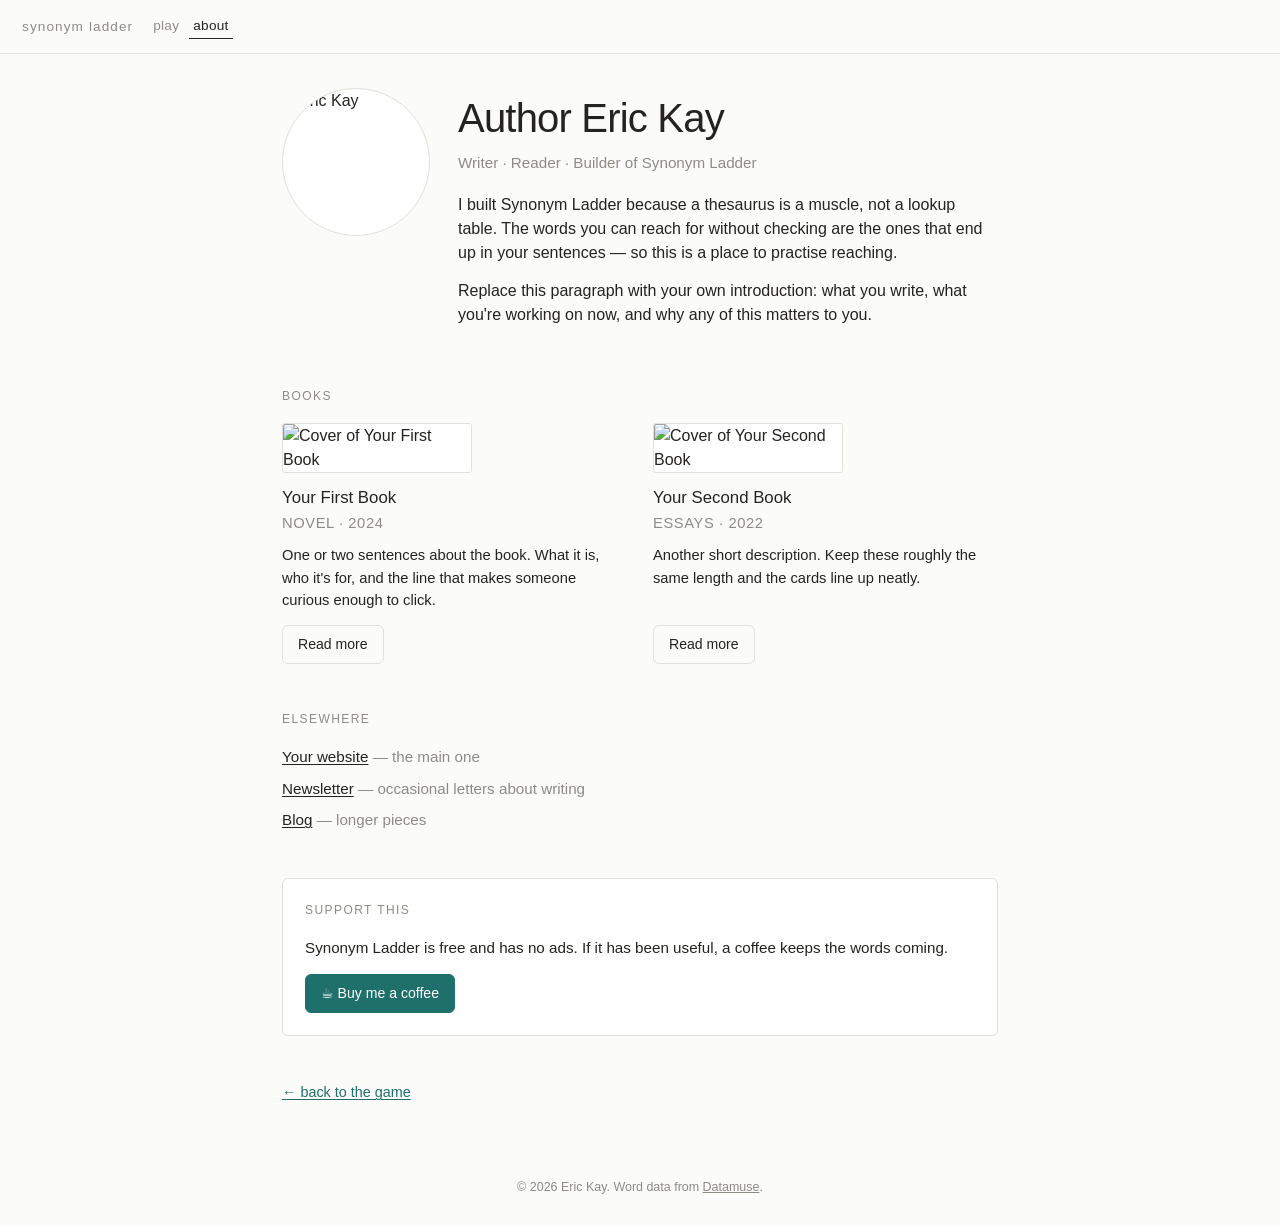
==== about.html @ 3e1ecc9a "Add files via upload" ====
<!DOCTYPE html>
<html lang="en">
<head>
<meta charset="utf-8">
<meta name="viewport" content="width=device-width, initial-scale=1">
<title>About — Synonym Ladder</title>
<meta name="description" content="About the author of Synonym Ladder.">
<link rel="stylesheet" href="styles.css">
<link rel="icon" href="data:image/svg+xml,<svg xmlns='http://www.w3.org/2000/svg' viewBox='0 0 16 16'><text y='13' font-size='14'>🪜</text></svg>">
</head>
<body>

<!-- ==================================================================
     EDITING THIS PAGE
     No JavaScript, no build step. Change the text between the tags and
     reload. Every place you might want to change is marked with a
     comment like this one.

     Images: drop files into the images/ folder next to this file and
     point src="images/yourfile.jpg" at them. See images/README.txt for
     sizes. Any <img> whose file is missing just shows its alt text, so
     a wrong filename never breaks the layout.
     ================================================================== -->

<header class="bar">
  <div class="brand">synonym ladder</div>
  <nav class="modes">
    <a class="link" href="index.html">play</a>
    <a class="link active" href="about.html">about</a>
  </nav>
</header>

<main class="prose">

  <!-- ---------- WHO YOU ARE ---------- -->
  <section class="author">
    <!-- Portrait. Swap the src, or delete this whole <img> line for a text-only page. -->
    <img class="portrait" src="images/portrait.jpg" alt="Eric Kay">

    <div class="author-text">
      <h1>Author Eric Kay</h1>
      <p class="tagline">Writer · Reader · Builder of Synonym Ladder</p>

      <!-- Your bio. Add or remove <p> paragraphs freely. -->
      <p>
        I built Synonym Ladder because a thesaurus is a muscle, not a lookup table.
        The words you can reach for without checking are the ones that end up in your
        sentences — so this is a place to practise reaching.
      </p>
      <p>
        Replace this paragraph with your own introduction: what you write, what you're
        working on now, and why any of this matters to you.
      </p>
    </div>
  </section>

  <!-- ---------- BOOKS ----------
       TO ADD A BOOK: copy one <article class="book"> … </article> block and
       edit it. To remove one, delete its block. The grid re-flows on its own.
       No cover image yet? Delete the <img> line and the card still works.
  -->
  <section>
    <h2>Books</h2>
    <div class="books">

      <article class="book">
        <img src="images/book-one.jpg" alt="Cover of Your First Book">
        <h3>Your First Book</h3>
        <p class="book-meta">Novel · 2024</p>
        <p>
          One or two sentences about the book. What it is, who it's for, and the line
          that makes someone curious enough to click.
        </p>
        <a class="button" href="https://example.com/your-book">Read more</a>
      </article>

      <article class="book">
        <img src="images/book-two.jpg" alt="Cover of Your Second Book">
        <h3>Your Second Book</h3>
        <p class="book-meta">Essays · 2022</p>
        <p>
          Another short description. Keep these roughly the same length and the cards
          line up neatly.
        </p>
        <a class="button" href="https://example.com/your-other-book">Read more</a>
      </article>

    </div>
  </section>

  <!-- ---------- LINKS ELSEWHERE ----------
       TO ADD A LINK: copy one <li> line. To remove one, delete its line.
  -->
  <section>
    <h2>Elsewhere</h2>
    <ul class="links">
      <li><a href="https://example.com">Your website</a> — the main one</li>
      <li><a href="https://example.com/newsletter">Newsletter</a> — occasional letters about writing</li>
      <li><a href="https://example.com/blog">Blog</a> — longer pieces</li>
    </ul>
  </section>

  <!-- ---------- SUPPORT ----------
       Replace the URL with your own Buy Me a Coffee (or Ko-fi, Patreon,
       Substack — any link works). Delete the whole section to drop it.
       This is a plain link on purpose: no third-party script, so the page
       stays fast and tracks nobody.
  -->
  <section class="support">
    <h2>Support this</h2>
    <p>
      Synonym Ladder is free and has no ads. If it has been useful, a coffee keeps the
      words coming.
    </p>
    <a class="button coffee" href="https://buymeacoffee.com/yourname">☕ Buy me a coffee</a>
  </section>

  <p class="back"><a href="index.html">← back to the game</a></p>

</main>

<footer class="foot">
  © <span>2026</span> Eric Kay.
  Word data from <a href="https://www.datamuse.com/api/" target="_blank" rel="noopener">Datamuse</a>.
</footer>

</body>
</html>
---- styles.css ----
:root {
  --bg: #fbfbfa;
  --fg: #24231f;
  --muted: #8d8b84;
  --line: #e2e0da;
  --accent: #1f6f6b;
  --loose: #c08a2e;
  --miss: #b5504a;
  --miss-line: #e6c3c0;
  --panel: #ffffff;
  --radius: 6px;
  --font: "Inter", "Helvetica Neue", Helvetica, Arial, system-ui, sans-serif;
}

@media (prefers-color-scheme: dark) {
  :root {
    --bg: #17181a;
    --fg: #e8e6e1;
    --muted: #8f8d87;
    --line: #2e3033;
    --accent: #5fc0b8;
    --loose: #d8a44a;
    --miss: #e07a72;
    --miss-line: #5a3a38;
    --panel: #1f2124;
  }
}

* { box-sizing: border-box; }

body {
  margin: 0;
  background: var(--bg);
  color: var(--fg);
  font-family: var(--font);
  font-size: 16px;
  line-height: 1.5;
  -webkit-font-smoothing: antialiased;
}

button { font-family: inherit; font-size: inherit; color: inherit; cursor: pointer; }

.link {
  background: none;
  border: 0;
  padding: 2px 4px;
  color: var(--muted);
  font-size: 0.85rem;
  letter-spacing: 0.02em;
}
.link:hover { color: var(--fg); }
.link.active { color: var(--fg); border-bottom: 1px solid var(--fg); }
/* the nav carries both buttons and links; make them look identical */
a.link { text-decoration: none; }

/* ---- top bar ---- */
.bar {
  display: flex;
  align-items: center;
  gap: 16px;
  padding: 14px 22px;
  border-bottom: 1px solid var(--line);
  flex-wrap: wrap;
}
.brand { font-size: 0.85rem; letter-spacing: 0.08em; text-transform: lowercase; color: var(--muted); }
.modes { display: flex; gap: 6px; }
.bar-right { margin-left: auto; display: flex; align-items: center; gap: 10px; flex-wrap: wrap; }

.tiers { display: inline-flex; gap: 4px; }
.chip {
  background: none;
  border: 1px solid var(--line);
  border-radius: 999px;
  padding: 2px 11px;
  font-size: 0.78rem;
  color: var(--muted);
}
.chip.active { border-color: var(--accent); color: var(--accent); }

main { max-width: 1080px; margin: 0 auto; padding: 26px 22px 60px; }

/* ---- stage ---- */
.stage {
  display: flex;
  align-items: flex-end;
  justify-content: space-between;
  gap: 24px;
  flex-wrap: wrap;
  margin-bottom: 22px;
}
.seed-label { font-size: 0.75rem; letter-spacing: 0.1em; text-transform: uppercase; color: var(--muted); }
.seed { margin: 2px 0 0; font-size: clamp(2.4rem, 7vw, 3.6rem); font-weight: 500; letter-spacing: -0.02em; }

.scoreboard { display: flex; gap: 26px; }
.stat { display: flex; flex-direction: column; align-items: flex-end; }
.stat-value { font-size: 1.7rem; font-variant-numeric: tabular-nums; line-height: 1.1; }
.stat-key { font-size: 0.7rem; letter-spacing: 0.1em; text-transform: uppercase; color: var(--muted); }

/* ---- entry ---- */
.entry { margin-bottom: 22px; }
#guess-form { display: flex; gap: 8px; max-width: 460px; }
#guess {
  flex: 1;
  padding: 11px 13px;
  font-size: 1.05rem;
  font-family: inherit;
  color: var(--fg);
  background: var(--panel);
  border: 1px solid var(--line);
  border-radius: var(--radius);
}
#guess:focus { outline: none; border-color: var(--accent); }
#submit {
  padding: 11px 20px;
  border: 1px solid transparent;
  border-radius: var(--radius);
  background: var(--accent);
  color: #fff;
}
#submit[disabled] { opacity: 0.5; cursor: default; }

.message { min-height: 1.4em; margin: 10px 0 0; font-size: 0.88rem; color: var(--muted); }
.message.ok { color: var(--accent); }
.message.no { color: var(--miss); }
.message.neutral { color: var(--muted); }

/* ---- board table ---- */
.board { overflow-x: auto; border: 1px solid var(--line); border-radius: var(--radius); background: var(--panel); }
table { width: 100%; border-collapse: collapse; min-width: 640px; }
th {
  text-align: left;
  vertical-align: bottom;
  padding: 12px 14px;
  border-bottom: 1px solid var(--line);
  width: 25%;
}
th + th { border-left: 1px solid var(--line); }
.col-name { display: block; font-size: 0.9rem; font-weight: 500; }
.col-meta { display: block; font-size: 0.72rem; letter-spacing: 0.06em; text-transform: uppercase; color: var(--muted); }
.col-meta b { color: var(--fg); font-weight: 500; }

td { padding: 3px 14px; vertical-align: top; width: 25%; }
td + td { border-left: 1px solid var(--line); }
tbody tr:first-child td { padding-top: 12px; }
tbody tr:last-child td { padding-bottom: 14px; }

.cell { display: flex; align-items: baseline; gap: 7px; }
.word { font-size: 1rem; }
.word.new { animation: pop 0.5s ease; }
@keyframes pop { from { background: rgba(31,111,107,0.18); } to { background: transparent; } }
.from { font-size: 0.74rem; color: var(--muted); }
.dot { display: inline-block; width: 6px; height: 6px; border-radius: 50%; background: var(--accent); flex: none; transform: translateY(-2px); }
.dot.loose { background: var(--loose); }

.empty { color: var(--muted); font-size: 0.85rem; padding: 16px 14px; }

/* ---- tries (the red list) ---- */
.stat-value.miss { color: var(--miss); }

.tries-block { margin-top: 18px; }
.tries-head {
  margin: 0 0 8px;
  font-size: 0.72rem;
  font-weight: 500;
  letter-spacing: 0.1em;
  text-transform: uppercase;
  color: var(--muted);
}
.tries-cost { color: var(--miss); letter-spacing: 0.04em; }
.tries { display: flex; flex-wrap: wrap; gap: 6px 8px; list-style: none; margin: 0; padding: 0; }
.tries li {
  padding: 2px 9px;
  font-size: 0.85rem;
  color: var(--miss);
  border: 1px solid var(--miss-line);
  border-radius: 999px;
  text-decoration: line-through;
  text-decoration-color: var(--miss-line);
}

.tries li.resolved {
  color: var(--muted);
  border-color: var(--line);
  text-decoration-color: var(--line);
}
.tries-note { margin: 9px 0 0; font-size: 0.78rem; color: var(--muted); }

/* ---- same root (neutral bucket) ---- */
.roots-block { margin-top: 18px; }
.roots-cost { color: var(--muted); letter-spacing: 0.04em; }
.roots { display: flex; flex-wrap: wrap; gap: 6px 8px; list-style: none; margin: 0; padding: 0; }
.roots li {
  display: flex;
  align-items: baseline;
  gap: 6px;
  padding: 2px 9px;
  font-size: 0.85rem;
  color: var(--muted);
  border: 1px dashed var(--line);
  border-radius: 999px;
}

/* ---- metrics ---- */
.metric-groups {
  display: grid;
  grid-template-columns: repeat(auto-fit, minmax(230px, 1fr));
  gap: 20px 30px;
}
.metric-head {
  margin: 0 0 8px;
  font-size: 0.7rem;
  font-weight: 500;
  letter-spacing: 0.12em;
  text-transform: uppercase;
  color: var(--muted);
}
.metric-group dl { display: grid; grid-template-columns: 1fr auto; gap: 2px 12px; margin: 0; font-size: 0.86rem; }
.metric-group dt { color: var(--muted); }
.metric-group dt[title] { cursor: help; border-bottom: 1px dotted var(--line); align-self: start; }
.metric-group dd { margin: 0; text-align: right; font-variant-numeric: tabular-nums; }

.hist-block { margin-top: 22px; max-width: 340px; }
.hist-row { display: flex; align-items: center; gap: 8px; height: 16px; }
.hist-label { width: 1.5em; text-align: right; font-size: 0.75rem; color: var(--muted); font-variant-numeric: tabular-nums; }
.hist-track { flex: 1; height: 7px; background: var(--line); border-radius: 3px; overflow: hidden; }
.hist-bar { display: block; height: 100%; background: var(--accent); }
.hist-value { width: 1.5em; font-size: 0.75rem; color: var(--muted); font-variant-numeric: tabular-nums; }

/* ---- footer bits ---- */
.finish { display: flex; gap: 14px; margin-top: 16px; }

.panel {
  margin-top: 22px;
  padding: 20px 22px;
  border: 1px solid var(--line);
  border-radius: var(--radius);
  background: var(--panel);
}
.panel h2 { margin: 0 0 12px; font-size: 1.1rem; font-weight: 500; }
.panel ul { margin: 0; padding-left: 20px; font-size: 0.92rem; }
.panel li { margin-bottom: 7px; }
.panel-actions { display: flex; align-items: center; gap: 14px; margin-top: 16px; }
.panel-actions button:not(.link) {
  padding: 8px 16px;
  border: 1px solid var(--line);
  border-radius: var(--radius);
  background: none;
}

/* ---- account + sign-in ---- */
.account { display: inline-flex; align-items: center; gap: 8px; padding-left: 10px; border-left: 1px solid var(--line); }
#btn-who { max-width: 14ch; overflow: hidden; text-overflow: ellipsis; white-space: nowrap; }

.signin-sheet {
  position: fixed;
  inset: 0;
  z-index: 20;
  display: flex;
  align-items: center;
  justify-content: center;
  padding: 20px;
  background: rgba(20, 20, 18, 0.45);
}
.signin-card {
  width: min(420px, 100%);
  padding: 26px;
  border-radius: 8px;
  background: var(--panel);
  border: 1px solid var(--line);
}
.signin-card h2 { margin: 0 0 8px; font-size: 1.15rem; font-weight: 500; }
.signin-card p { margin: 0 0 18px; font-size: 0.9rem; color: var(--muted); }
.signin-actions { display: flex; align-items: center; gap: 14px; flex-wrap: wrap; }
#btn-google {
  padding: 10px 18px;
  border: 1px solid transparent;
  border-radius: var(--radius);
  background: var(--accent);
  color: #fff;
}
.signin-note { min-height: 1.2em; margin: 14px 0 0 !important; font-size: 0.85rem; }

/* ---- scoreboard ---- */
.board-head { display: flex; align-items: baseline; gap: 12px; flex-wrap: wrap; }
.board-head h2 { margin: 0 0 12px; }
.board-where { font-size: 0.75rem; letter-spacing: 0.06em; text-transform: uppercase; color: var(--muted); }
.board-tabs { display: flex; gap: 6px; flex-wrap: wrap; margin-bottom: 14px; }
.board-scroll { overflow-x: auto; }
.board-table { width: 100%; border-collapse: collapse; min-width: 560px; }
.board-table th {
  width: auto;
  padding: 6px 10px;
  border-bottom: 1px solid var(--line);
  border-left: 0;
  font-size: 0.7rem;
  font-weight: 500;
  letter-spacing: 0.08em;
  text-transform: uppercase;
  color: var(--muted);
  text-align: left;
}
.board-table td {
  width: auto;
  padding: 6px 10px;
  border-left: 0;
  border-bottom: 1px solid var(--line);
  font-size: 0.88rem;
}
.board-table td.num { font-variant-numeric: tabular-nums; }
.board-table td.strong { font-size: 1rem; }
.board-table tr.mine td { background: rgba(31, 111, 107, 0.08); }
.board-note { margin: 12px 0 0; font-size: 0.82rem; color: var(--muted); }

/* ---- round over ---- */
.panel.over {
  border: 1px solid var(--accent);
  border-top: 3px solid var(--accent);
  padding-top: 18px;
}
.over-flag {
  display: inline-block;
  margin-bottom: 10px;
  padding: 3px 10px;
  border-radius: 3px;
  background: var(--accent);
  color: #fff;
  font-size: 0.68rem;
  font-weight: 500;
  letter-spacing: 0.16em;
  text-transform: uppercase;
}
.panel.over h2 { font-size: 1.5rem; margin-bottom: 4px; }
.over-reason { margin: 0 0 16px; font-size: 0.88rem; color: var(--muted); }

.summary-grid { display: flex; flex-wrap: wrap; gap: 22px; font-variant-numeric: tabular-nums; }
.summary-grid div span { display: block; }
.summary-grid .k { font-size: 0.7rem; letter-spacing: 0.1em; text-transform: uppercase; color: var(--muted); }
.summary-grid .v { font-size: 1.4rem; }
.missed { font-size: 0.88rem; color: var(--muted); margin: 16px 0 0; }
.missed b { color: var(--fg); font-weight: 500; }

.foot { padding: 0 22px 30px; text-align: center; font-size: 0.78rem; color: var(--muted); }
.foot a { color: inherit; }

/* ==================================================================
   about.html
   ================================================================== */
.prose { max-width: 760px; margin: 0 auto; padding: 34px 22px 60px; }
.prose section { margin-bottom: 46px; }
.prose h1 { margin: 0 0 4px; font-size: clamp(1.9rem, 5vw, 2.5rem); font-weight: 500; letter-spacing: -0.02em; }
.prose h2 {
  margin: 0 0 18px;
  font-size: 0.75rem;
  font-weight: 500;
  letter-spacing: 0.12em;
  text-transform: uppercase;
  color: var(--muted);
}
.prose h3 { margin: 0 0 2px; font-size: 1.05rem; font-weight: 500; }
.prose p { margin: 0 0 14px; }
.prose a { color: var(--accent); text-decoration-thickness: 1px; text-underline-offset: 2px; }

.author { display: flex; align-items: flex-start; gap: 28px; flex-wrap: wrap; }
.author-text { flex: 1 1 320px; }
.portrait {
  width: 148px;
  height: 148px;
  flex: none;
  object-fit: cover;
  border-radius: 50%;
  border: 1px solid var(--line);
  background: var(--panel);
}
.tagline { color: var(--muted); font-size: 0.95rem; margin-bottom: 18px !important; }

.books { display: grid; grid-template-columns: repeat(auto-fit, minmax(220px, 1fr)); gap: 26px; }
.book { display: flex; flex-direction: column; align-items: flex-start; }
.book img {
  width: 100%;
  max-width: 190px;
  height: auto;
  margin-bottom: 12px;
  border: 1px solid var(--line);
  border-radius: 3px;
  background: var(--panel);
}
.book-meta { font-size: 0.78rem; letter-spacing: 0.04em; text-transform: uppercase; color: var(--muted); margin-bottom: 10px !important; }
.book p { font-size: 0.92rem; }

.links { list-style: none; margin: 0; padding: 0; }
.links li { margin-bottom: 9px; font-size: 0.95rem; color: var(--muted); }
.links li a { color: var(--fg); }

.button {
  display: inline-block;
  margin-top: auto;
  padding: 8px 15px;
  border: 1px solid var(--line);
  border-radius: var(--radius);
  color: var(--fg) !important;
  font-size: 0.88rem;
  text-decoration: none;
}
.button:hover { border-color: var(--accent); color: var(--accent) !important; }
.button.coffee { border-color: var(--accent); background: var(--accent); color: #fff !important; }
.button.coffee:hover { opacity: 0.9; color: #fff !important; }

.support { padding: 22px; border: 1px solid var(--line); border-radius: var(--radius); background: var(--panel); }
.support p { font-size: 0.95rem; }
.back { font-size: 0.9rem; }

@media (max-width: 620px) {
  .scoreboard { gap: 18px; }
  .stat-value { font-size: 1.35rem; }
}
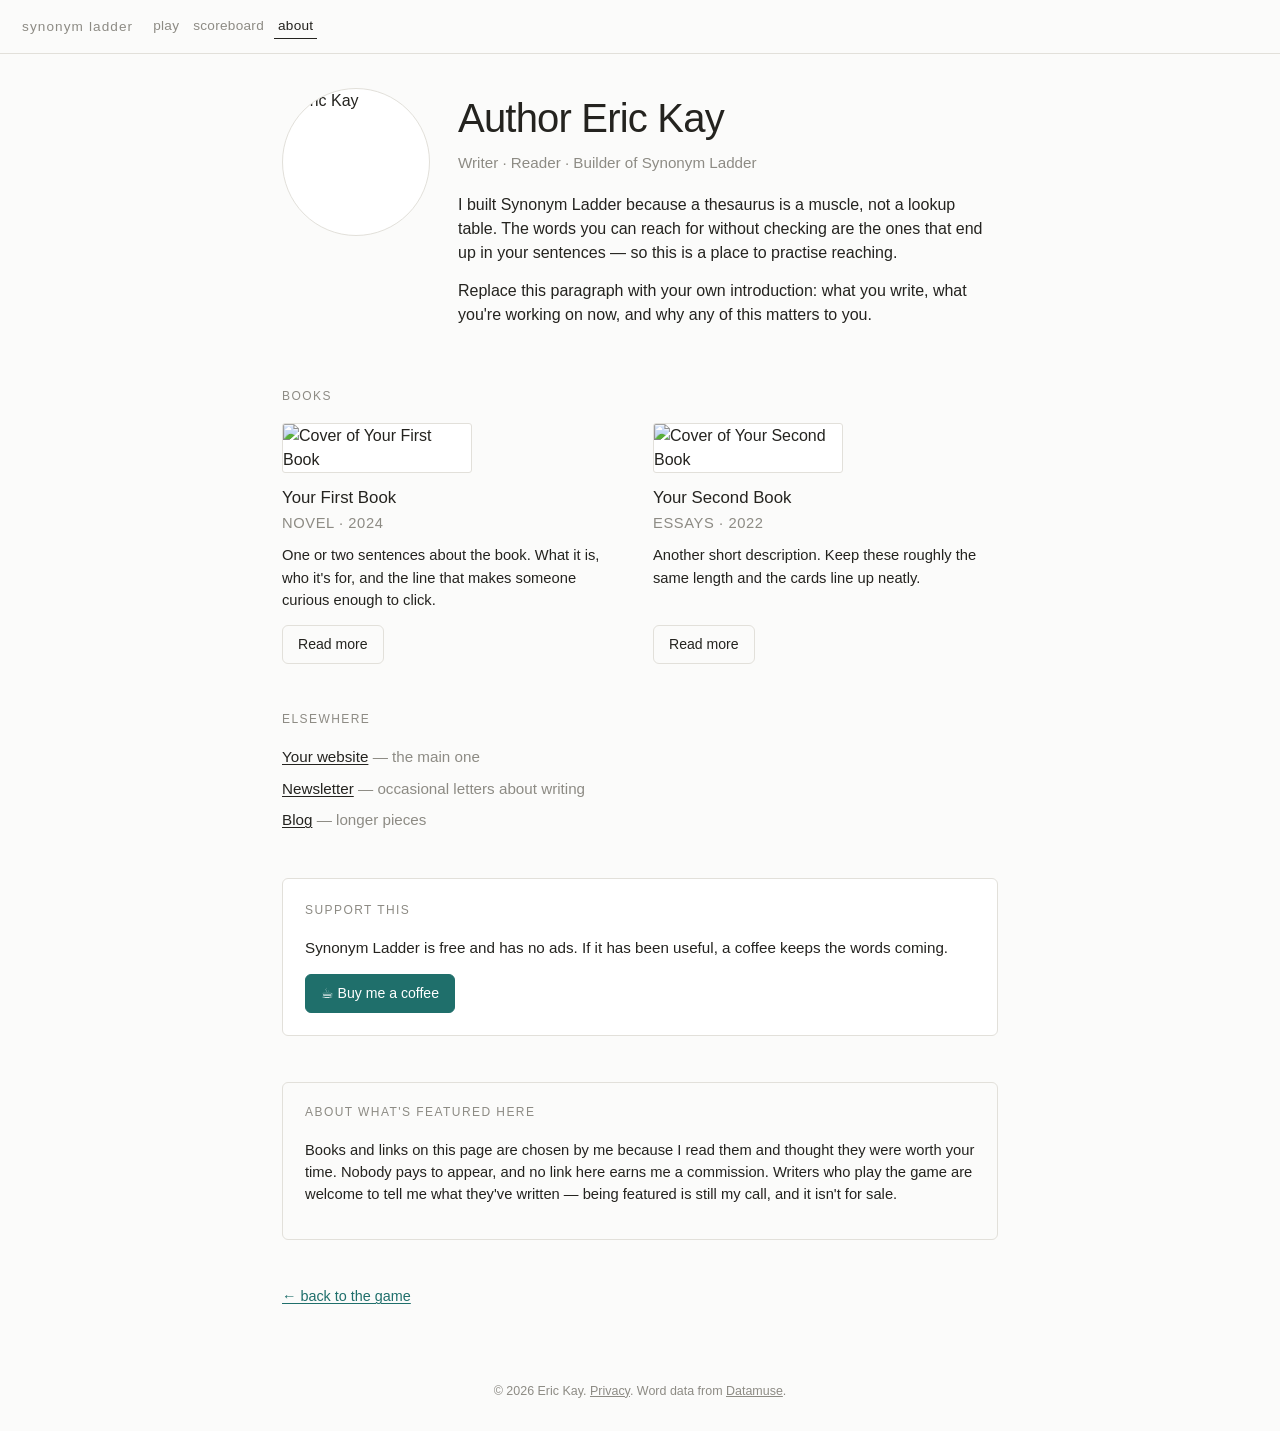
==== commit 76d72f9e: "Scoreboard updates" ====
--- a/about.html
+++ b/about.html
@@ -26,6 +26,7 @@
   <div class="brand">synonym ladder</div>
   <nav class="modes">
     <a class="link" href="index.html">play</a>
+    <a class="link" href="scoreboard.html">scoreboard</a>
     <a class="link active" href="about.html">about</a>
   </nav>
 </header>
@@ -115,12 +116,28 @@
     <a class="button coffee" href="https://buymeacoffee.com/yourname">☕ Buy me a coffee</a>
   </section>
 
+  <!-- ---------- DISCLOSURE ----------
+       Keep this accurate. If you ever add an affiliate link (Amazon and
+       the like), saying so stops being good manners and becomes a legal
+       requirement in the US — amend this paragraph the same day.
+  -->
+  <section class="disclosure">
+    <h2>About what's featured here</h2>
+    <p>
+      Books and links on this page are chosen by me because I read them and thought they
+      were worth your time. Nobody pays to appear, and no link here earns me a commission.
+      Writers who play the game are welcome to tell me what they've written — being featured
+      is still my call, and it isn't for sale.
+    </p>
+  </section>
+
   <p class="back"><a href="index.html">← back to the game</a></p>
 
 </main>
 
 <footer class="foot">
   © <span>2026</span> Eric Kay.
+  <a href="privacy.html">Privacy</a>.
   Word data from <a href="https://www.datamuse.com/api/" target="_blank" rel="noopener">Datamuse</a>.
 </footer>
 
--- a/styles.css
+++ b/styles.css
@@ -28,6 +28,13 @@
 
 * { box-sizing: border-box; }
 
+/* The hidden attribute only hides because the browser's default stylesheet
+   says display:none — and ANY author display rule outranks that default.
+   Two elements here set display:flex, so hiding them silently did nothing:
+   the sign-in sheet stayed on screen no matter what the script did. Make
+   the attribute mean what it says, everywhere. */
+[hidden] { display: none !important; }
+
 body {
   margin: 0;
   background: var(--bg);
@@ -279,6 +286,18 @@
   color: #fff;
 }
 .signin-note { min-height: 1.2em; margin: 14px 0 0 !important; font-size: 0.85rem; }
+.signin-rule { margin: 18px 0 14px; border: 0; border-top: 1px solid var(--line); }
+.signin-small { margin: 6px 0 0 !important; font-size: 0.78rem; color: var(--muted); }
+
+/* ---- scoreboard page ---- */
+.board-page { max-width: 1080px; margin: 0 auto; padding: 30px 22px 60px; }
+.board-intro { max-width: 620px; margin-bottom: 6px; }
+.board-intro h1 { margin: 0 0 6px; font-size: clamp(1.8rem, 5vw, 2.3rem); font-weight: 500; letter-spacing: -0.02em; }
+.board-intro p { margin: 0; font-size: 0.92rem; color: var(--muted); }
+.board-page .panel { margin-top: 18px; }
+.disclosure { padding: 20px 22px; border: 1px solid var(--line); border-radius: var(--radius); }
+.disclosure h2 { margin-bottom: 10px; }
+.disclosure p { margin: 0; font-size: 0.92rem; }
 
 /* ---- scoreboard ---- */
 .board-head { display: flex; align-items: baseline; gap: 12px; flex-wrap: wrap; }
@@ -310,6 +329,20 @@
 .board-table td.strong { font-size: 1rem; }
 .board-table tr.mine td { background: rgba(31, 111, 107, 0.08); }
 .board-note { margin: 12px 0 0; font-size: 0.82rem; color: var(--muted); }
+.board-note em { font-style: normal; color: var(--fg); }
+.board-table tr.clickable { cursor: pointer; }
+.board-table tr.clickable:hover td { background: rgba(31, 111, 107, 0.06); }
+
+/* ---- one round, expanded ---- */
+.run-detail {
+  margin-top: 20px;
+  padding-top: 18px;
+  border-top: 2px solid var(--accent);
+}
+.run-head { display: flex; align-items: baseline; justify-content: space-between; gap: 14px; flex-wrap: wrap; }
+.run-head h3 { margin: 0 0 6px; font-size: 1rem; font-weight: 500; }
+.run-words { margin: 0 0 18px; font-size: 0.85rem; color: var(--muted); line-height: 1.7; }
+.run-missed { color: var(--miss); }
 
 /* ---- round over ---- */
 .panel.over {
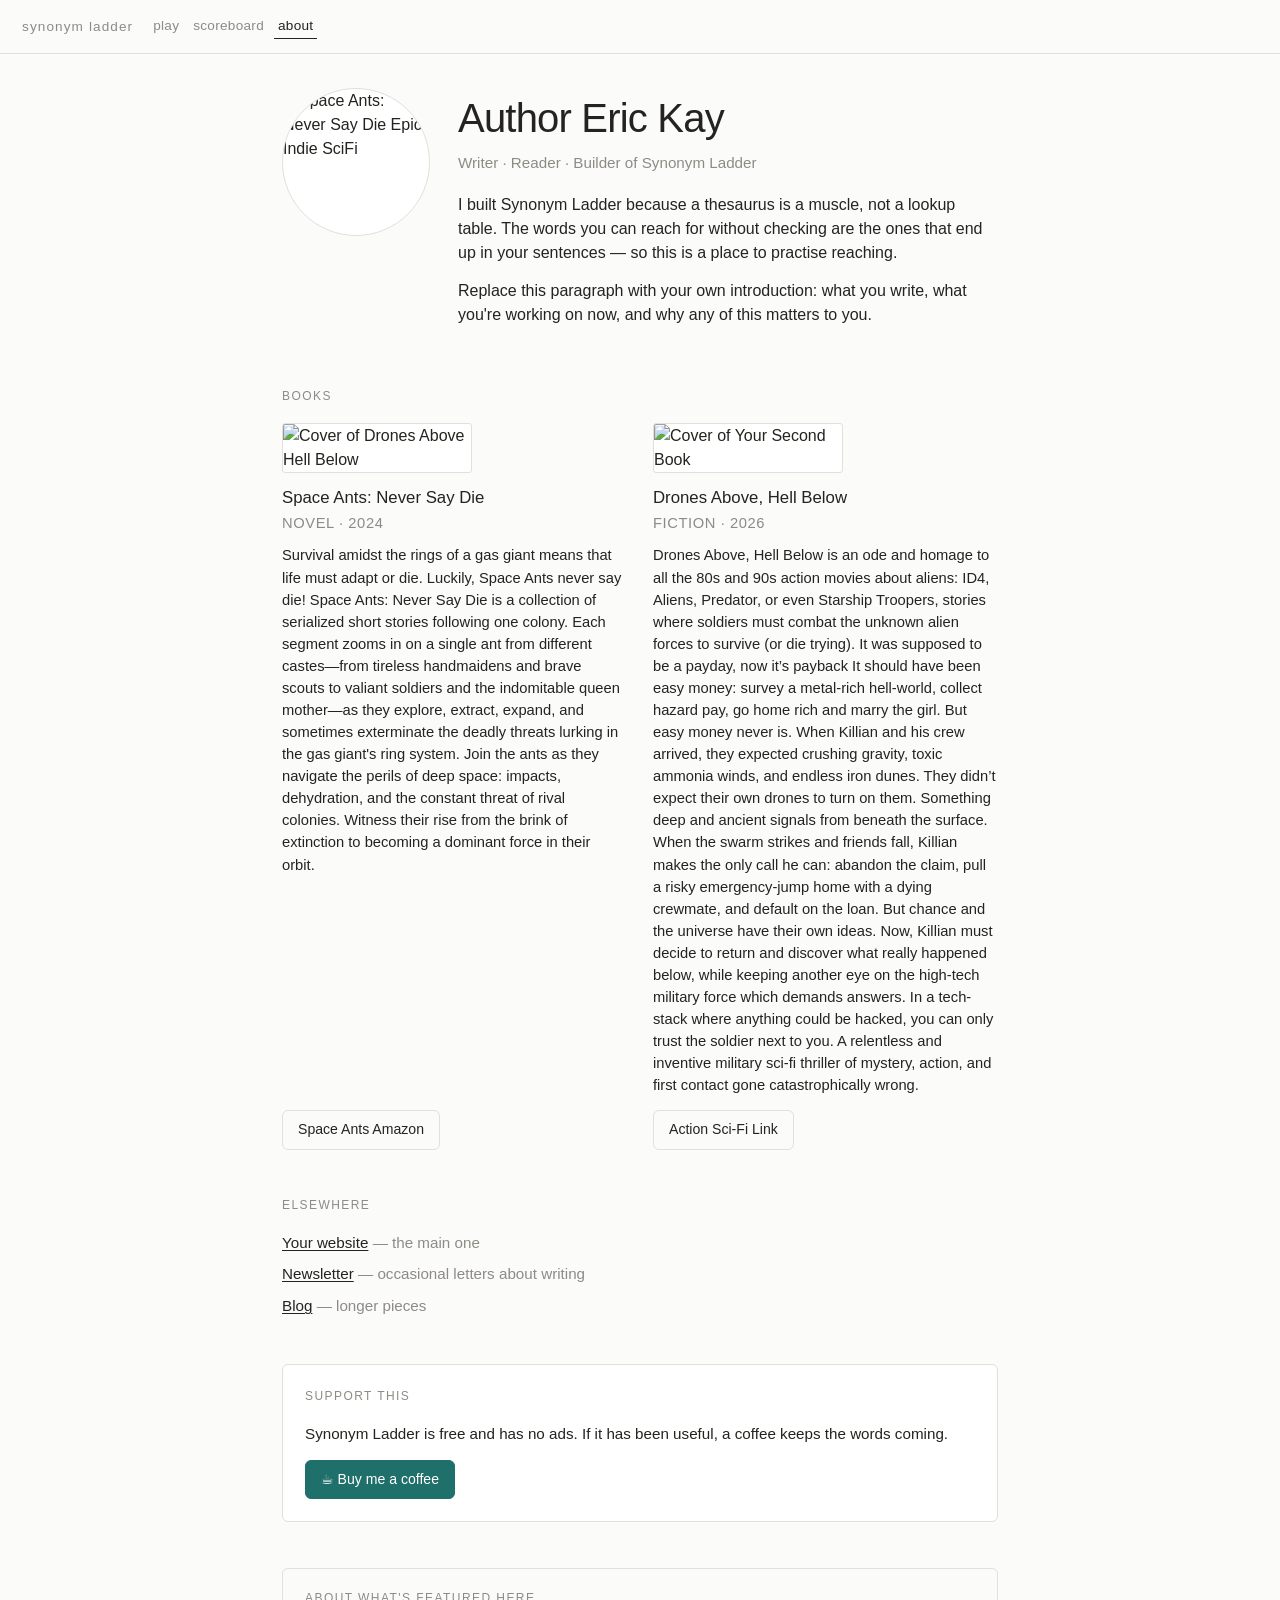
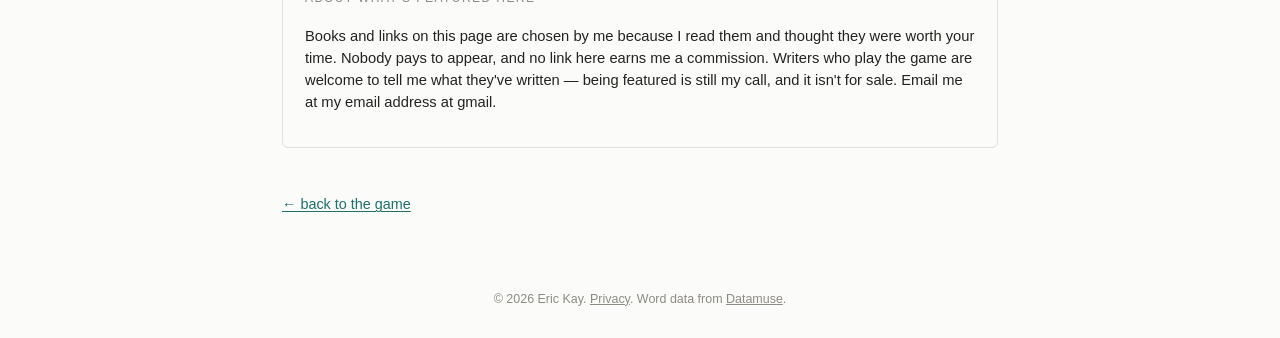
==== commit 34fe0fa9: "Updating my books in AboutMe" ====
--- a/about.html
+++ b/about.html
@@ -36,7 +36,7 @@
   <!-- ---------- WHO YOU ARE ---------- -->
   <section class="author">
     <!-- Portrait. Swap the src, or delete this whole <img> line for a text-only page. -->
-    <img class="portrait" src="images/portrait.jpg" alt="Eric Kay">
+    <img class="portrait" src="https://github.com/erickayscifi-cell/SynoLadd/blob/main/images/80485-space-ants.jpg" alt="Space Ants: Never Say Die Epic Indie SciFi">
 
     <div class="author-text">
       <h1>Author Eric Kay</h1>
@@ -65,25 +65,36 @@
     <div class="books">
 
       <article class="book">
-        <img src="images/book-one.jpg" alt="Cover of Your First Book">
-        <h3>Your First Book</h3>
+        <img src="https://github.com/erickayscifi-cell/SynoLadd/blob/main/images/DAHB%20Indie%20Mil%20Hard%20SciFi%202.png" alt="Cover of Drones Above Hell Below">
+        <h3>Space Ants: Never Say Die</h3>
         <p class="book-meta">Novel · 2024</p>
         <p>
-          One or two sentences about the book. What it is, who it's for, and the line
-          that makes someone curious enough to click.
+	Survival amidst the rings of a gas giant means that life must adapt or die.
+
+	Luckily, Space Ants never say die!
+	Space Ants: Never Say Die is a collection of serialized short stories following one colony. Each segment zooms in on a single ant from different castes—from tireless handmaidens and brave scouts to valiant soldiers and the indomitable queen mother—as they explore, extract, expand, and sometimes exterminate the deadly threats lurking in the gas giant's ring system.
+
+	Join the ants as they navigate the perils of deep space: impacts, dehydration, and the constant threat of rival colonies. Witness their rise from the brink of extinction to becoming a dominant force in their orbit.
         </p>
-        <a class="button" href="https://example.com/your-book">Read more</a>
+        <a class="button" href="https://www.amazon.com/Space-Ants-Never-Say-Die-ebook/dp/B0DHQND276">Space Ants Amazon</a>
       </article>
 
       <article class="book">
         <img src="images/book-two.jpg" alt="Cover of Your Second Book">
-        <h3>Your Second Book</h3>
-        <p class="book-meta">Essays · 2022</p>
+        <h3>Drones Above, Hell Below</h3>
+        <p class="book-meta">Fiction · 2026</p>
         <p>
-          Another short description. Keep these roughly the same length and the cards
-          line up neatly.
+	Drones Above, Hell Below is an ode and homage to all the 80s and 90s action movies about aliens: ID4, Aliens, Predator, or even Starship Troopers, stories where soldiers must combat the unknown alien forces to survive (or die trying).
+	It was supposed to be a payday, now it’s payback
+
+	It should have been easy money: survey a metal-rich hell-world, collect hazard pay, go home rich and marry the girl. But easy money never is.
+	When Killian and his crew arrived, they expected crushing gravity, toxic ammonia winds, and endless iron dunes. They didn’t expect their own drones to turn on them. Something deep and ancient signals from beneath the surface. When the swarm strikes and friends fall, Killian makes the only call he can: abandon the claim, pull a risky emergency-jump home with a dying crewmate, and default on the loan. But chance and the universe have their own ideas. Now, Killian must decide to return and discover what really happened below, while keeping another eye on the high-tech military force which demands answers.
+
+	In a tech-stack where anything could be hacked, you can only trust the soldier next to you.
+
+	A relentless and inventive military sci-fi thriller of mystery, action, and first contact gone catastrophically wrong.
         </p>
-        <a class="button" href="https://example.com/your-other-book">Read more</a>
+        <a class="button" href="https://www.amazon.com/Drones-Above-Hell-Below-Slayers-ebook/dp/B0H1Q6TSKC">Action Sci-Fi Link</a>
       </article>
 
     </div>
@@ -127,7 +138,7 @@
       Books and links on this page are chosen by me because I read them and thought they
       were worth your time. Nobody pays to appear, and no link here earns me a commission.
       Writers who play the game are welcome to tell me what they've written — being featured
-      is still my call, and it isn't for sale.
+      is still my call, and it isn't for sale. Email me at my email address at gmail.
     </p>
   </section>
 
--- a/styles.css
+++ b/styles.css
@@ -139,19 +139,23 @@
   vertical-align: bottom;
   padding: 12px 14px;
   border-bottom: 1px solid var(--line);
-  width: 25%;
+  /* Columns size to their content rather than splitting evenly, so a word
+     with several routes in stays on one line. The board scrolls sideways
+     if the total outgrows the page. */
+  width: auto;
+  white-space: nowrap;
 }
 th + th { border-left: 1px solid var(--line); }
 .col-name { display: block; font-size: 0.9rem; font-weight: 500; }
 .col-meta { display: block; font-size: 0.72rem; letter-spacing: 0.06em; text-transform: uppercase; color: var(--muted); }
 .col-meta b { color: var(--fg); font-weight: 500; }
 
-td { padding: 3px 14px; vertical-align: top; width: 25%; }
+td { padding: 3px 14px; vertical-align: top; width: auto; white-space: nowrap; }
 td + td { border-left: 1px solid var(--line); }
 tbody tr:first-child td { padding-top: 12px; }
 tbody tr:last-child td { padding-bottom: 14px; }
 
-.cell { display: flex; align-items: baseline; gap: 7px; }
+.cell { display: flex; align-items: baseline; gap: 7px; flex-wrap: nowrap; }
 .word { font-size: 1rem; }
 .word.new { animation: pop 0.5s ease; }
 @keyframes pop { from { background: rgba(31,111,107,0.18); } to { background: transparent; } }
@@ -254,9 +258,72 @@
   background: none;
 }
 
+/* ==================================================================
+   Celebration: toasts and confetti, blitz mode by default
+   ================================================================== */
+.toast-layer {
+  position: fixed;
+  inset: 0;
+  z-index: 50;
+  overflow: hidden;
+  pointer-events: none;   /* never steals a keystroke */
+}
+
+.toast {
+  position: absolute;
+  left: 50%;
+  /* Up beside the seed word rather than over the board, so it never
+     covers the thing the player is reading or the box they are typing in. */
+  top: 13%;
+  font-size: 3rem;
+  line-height: 1;
+  text-shadow: 0 2px 12px rgba(0, 0, 0, 0.18);
+  animation: toast-rise 1100ms cubic-bezier(0.2, 0.8, 0.3, 1) forwards;
+}
+.toast .toast-label {
+  display: block;
+  margin-top: 6px;
+  font-size: 0.9rem;
+  font-weight: 500;
+  text-align: center;
+  color: var(--accent);
+  text-shadow: none;
+}
+
+@keyframes toast-rise {
+  0%   { opacity: 0; transform: translate(-50%, 14px) scale(0.6); }
+  18%  { opacity: 1; transform: translate(-50%, 0) scale(1.12); }
+  30%  { transform: translate(-50%, 0) scale(1); }
+  72%  { opacity: 1; }
+  100% { opacity: 0; transform: translate(-50%, -46px) scale(1); }
+}
+
+.confetti {
+  position: absolute;
+  width: 8px;
+  height: 13px;
+  border-radius: 2px;
+  animation: confetti-fly 1200ms cubic-bezier(0.15, 0.7, 0.35, 1) forwards;
+}
+
+@keyframes confetti-fly {
+  0%   { opacity: 1; transform: translate(0, 0) rotate(0deg); }
+  100% { opacity: 0; transform: translate(var(--dx), var(--dy)) rotate(var(--spin)); }
+}
+
+/* Confetti is exactly the sort of thing that makes some people ill, and a
+   convention is exactly where you meet them. Honour the system setting:
+   the emoji still appears, it just holds still. */
+@media (prefers-reduced-motion: reduce) {
+  .toast { animation: toast-hold 900ms linear forwards; }
+  @keyframes toast-hold { 0%, 80% { opacity: 1; } 100% { opacity: 0; } }
+  .confetti { display: none; }
+}
+
 /* ---- account + sign-in ---- */
 .account { display: inline-flex; align-items: center; gap: 8px; padding-left: 10px; border-left: 1px solid var(--line); }
-#btn-who { max-width: 14ch; overflow: hidden; text-overflow: ellipsis; white-space: nowrap; }
+#btn-who { max-width: 22ch; overflow: hidden; text-overflow: ellipsis; white-space: nowrap; }
+#btn-who.guest { font-style: italic; }
 
 .signin-sheet {
   position: fixed;
@@ -333,6 +400,10 @@
 .board-table tr.clickable { cursor: pointer; }
 .board-table tr.clickable:hover td { background: rgba(31, 111, 107, 0.06); }
 
+.link.danger { color: var(--miss); }
+.link.danger:hover { color: var(--miss); text-decoration: underline; }
+.account-note { margin: 12px 0 0; font-size: 0.82rem; color: var(--muted); }
+
 /* ---- one round, expanded ---- */
 .run-detail {
   margin-top: 20px;
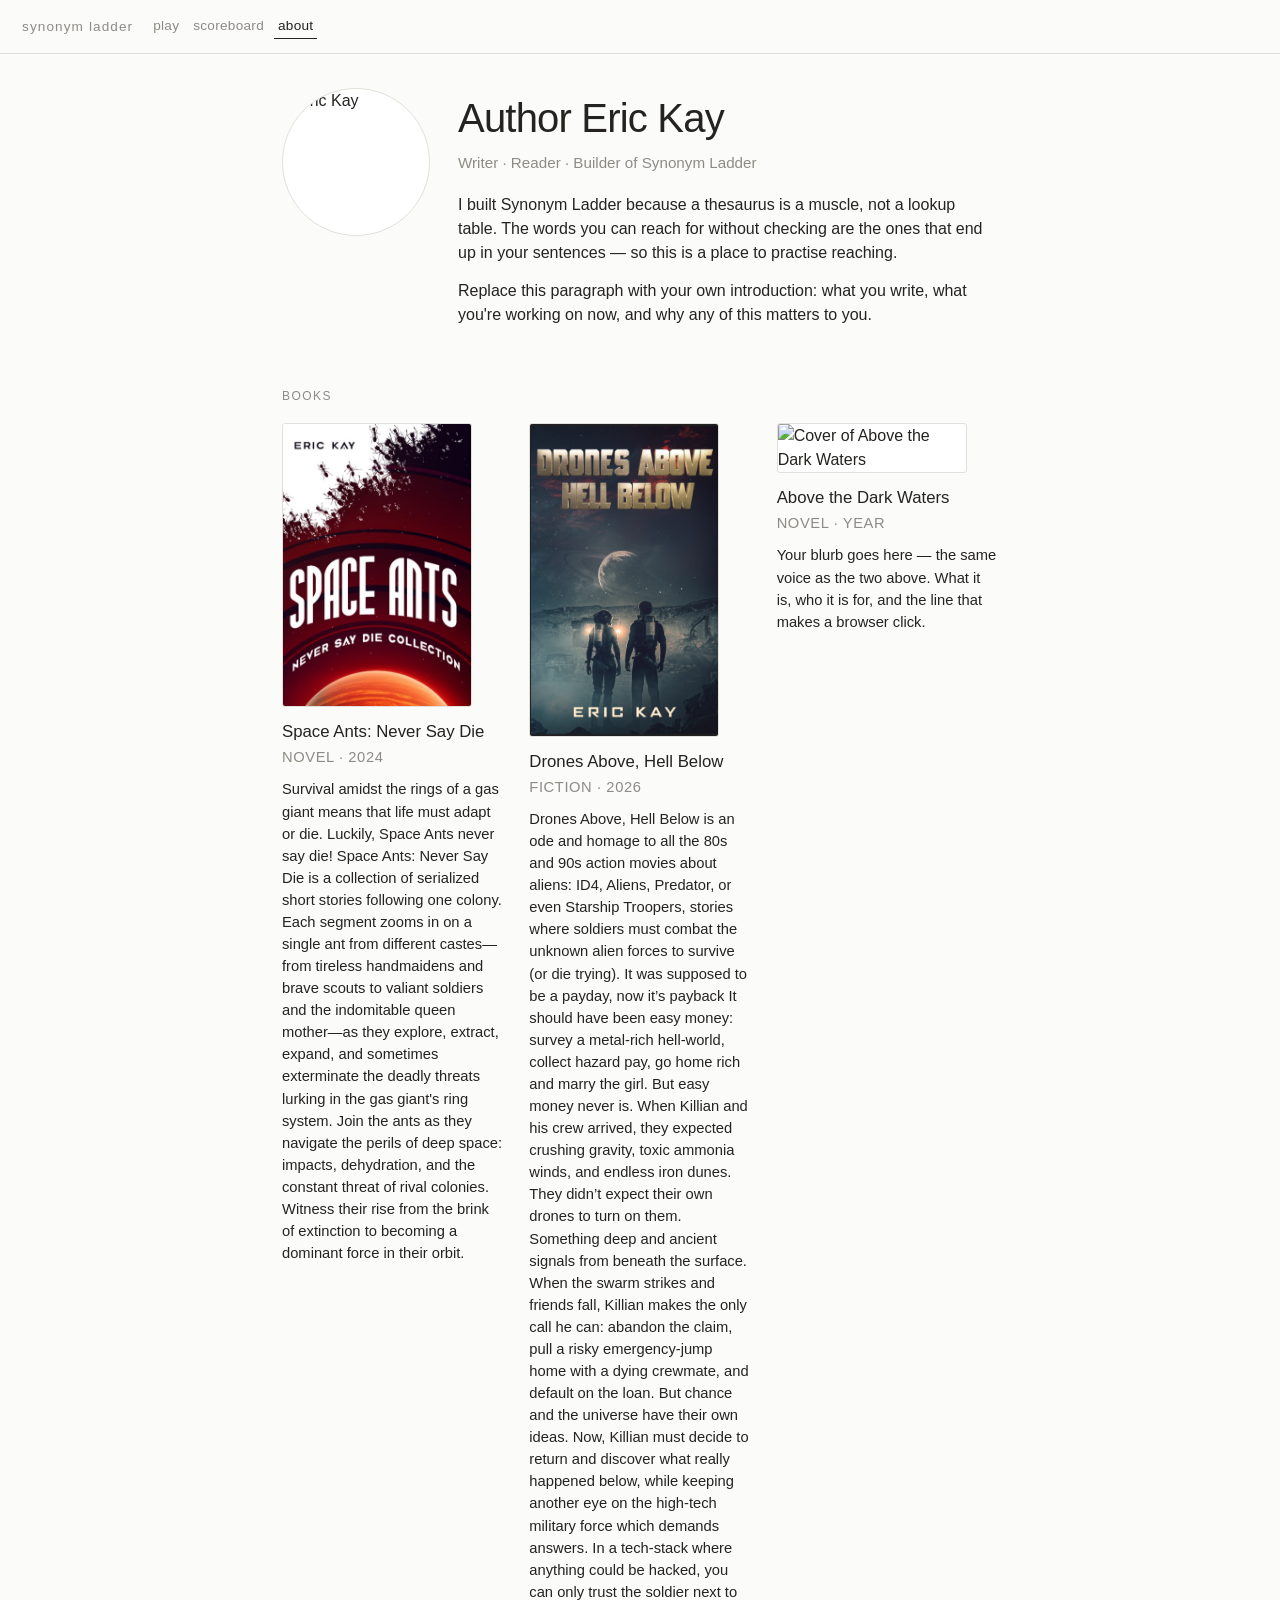
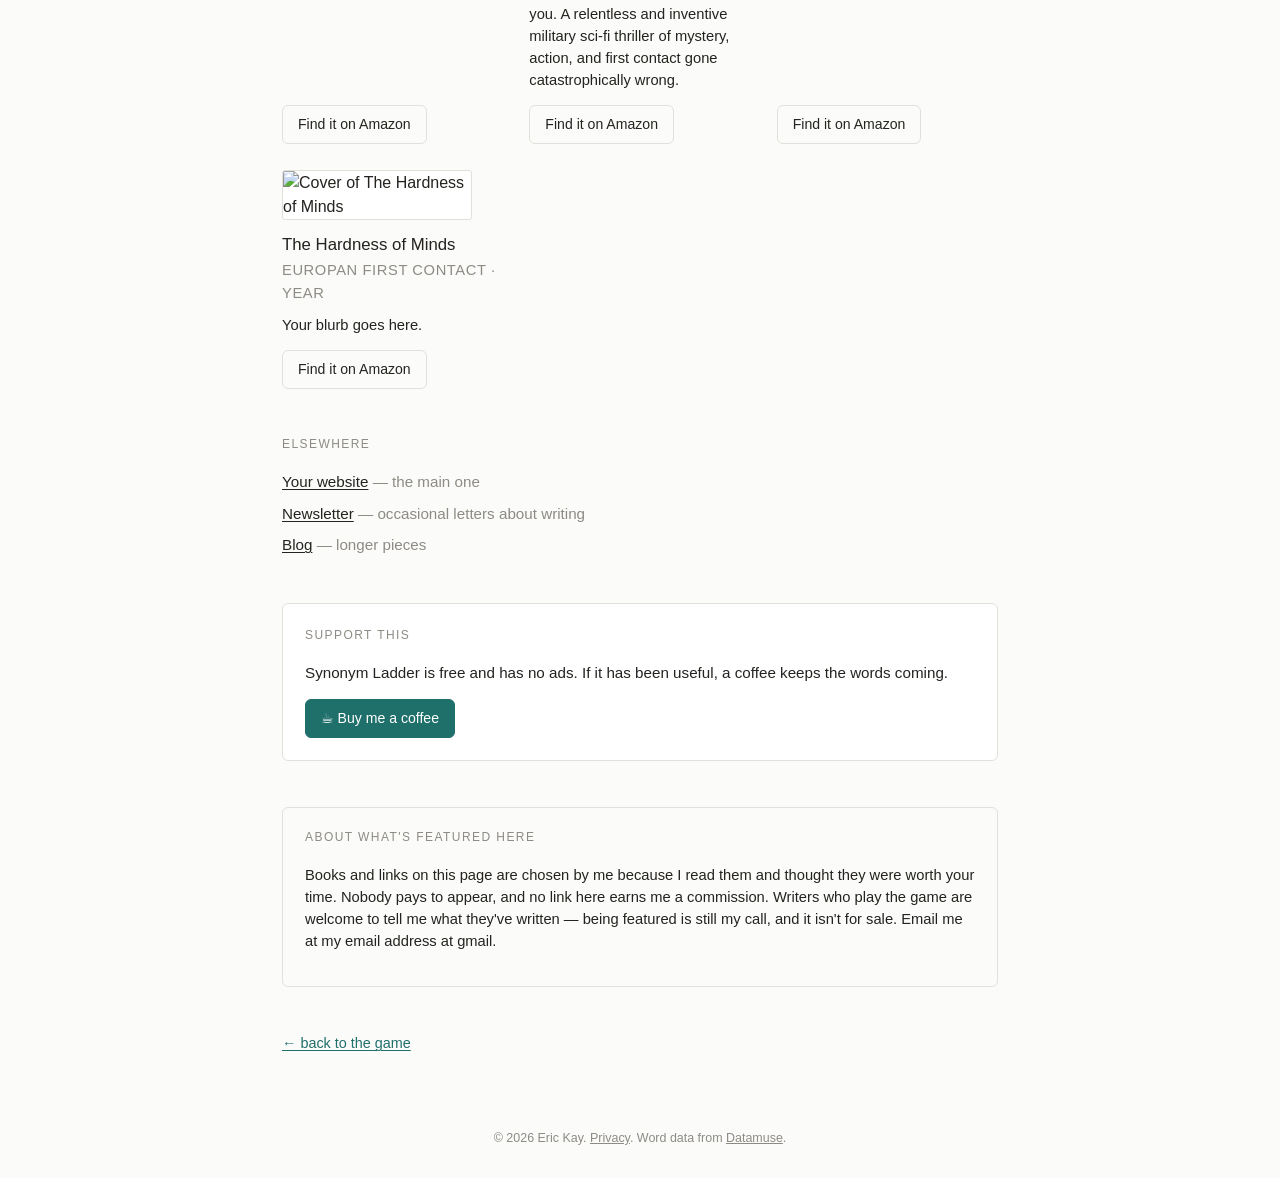
==== commit 938f7ed7: "About me tweak" ====
--- a/about.html
+++ b/about.html
@@ -35,8 +35,15 @@
 
   <!-- ---------- WHO YOU ARE ---------- -->
   <section class="author">
-    <!-- Portrait. Swap the src, or delete this whole <img> line for a text-only page. -->
-    <img class="portrait" src="https://github.com/erickayscifi-cell/SynoLadd/blob/main/images/80485-space-ants.jpg" alt="Space Ants: Never Say Die Epic Indie SciFi">
+    <!-- Portrait. Point this at any file in images/ — a photo of you works
+         best here, since the circular crop cuts the corners off a book
+         cover. No photo? Delete this whole <img> line; the layout closes up.
+
+         Paths are RELATIVE. The images are already published with the site,
+         so images/foo.jpg is all that is needed — a github.com/.../blob/...
+         address is a web PAGE showing the file, not the file, which is why
+         it renders blank in an <img>. -->
+    <img class="portrait" src="images/portrait.jpg" alt="Eric Kay" loading="lazy">
 
     <div class="author-text">
       <h1>Author Eric Kay</h1>
@@ -65,7 +72,7 @@
     <div class="books">
 
       <article class="book">
-        <img src="https://github.com/erickayscifi-cell/SynoLadd/blob/main/images/DAHB%20Indie%20Mil%20Hard%20SciFi%202.png" alt="Cover of Drones Above Hell Below">
+        <img src="images/80485-space-ants.jpg" alt="Cover of Space Ants: Never Say Die" loading="lazy">
         <h3>Space Ants: Never Say Die</h3>
         <p class="book-meta">Novel · 2024</p>
         <p>
@@ -76,11 +83,11 @@
 
 	Join the ants as they navigate the perils of deep space: impacts, dehydration, and the constant threat of rival colonies. Witness their rise from the brink of extinction to becoming a dominant force in their orbit.
         </p>
-        <a class="button" href="https://www.amazon.com/Space-Ants-Never-Say-Die-ebook/dp/B0DHQND276">Space Ants Amazon</a>
+        <a class="button" href="https://www.amazon.com/Space-Ants-Never-Say-Die-ebook/dp/B0DHQND276">Find it on Amazon</a>
       </article>
 
       <article class="book">
-        <img src="images/book-two.jpg" alt="Cover of Your Second Book">
+        <img src="images/DAHB%20Indie%20Mil%20Hard%20SciFi%202.png" alt="Cover of Drones Above, Hell Below" loading="lazy">
         <h3>Drones Above, Hell Below</h3>
         <p class="book-meta">Fiction · 2026</p>
         <p>
@@ -94,7 +101,31 @@
 
 	A relentless and inventive military sci-fi thriller of mystery, action, and first contact gone catastrophically wrong.
         </p>
-        <a class="button" href="https://www.amazon.com/Drones-Above-Hell-Below-Slayers-ebook/dp/B0H1Q6TSKC">Action Sci-Fi Link</a>
+        <a class="button" href="https://www.amazon.com/Drones-Above-Hell-Below-Slayers-ebook/dp/B0H1Q6TSKC">Find it on Amazon</a>
+      </article>
+
+      <!-- TITLE CHECK: taken from the Amazon URL, not from the cover.
+           Correct it here if the shop title differs. -->
+      <article class="book">
+        <!-- Add the cover to images/ and point at it, or delete this line. -->
+        <img src="images/above-the-dark-waters.jpg" alt="Cover of Above the Dark Waters" loading="lazy">
+        <h3>Above the Dark Waters</h3>
+        <p class="book-meta">Novel · year</p>
+        <p>
+          Your blurb goes here — the same voice as the two above. What it is, who it
+          is for, and the line that makes a browser click.
+        </p>
+        <a class="button" href="https://www.amazon.com/Above-Dark-Waters-Eric-Kay-ebook/dp/B0CDVB76ZQ">Find it on Amazon</a>
+      </article>
+
+      <article class="book">
+        <img src="images/hardness-of-minds.jpg" alt="Cover of The Hardness of Minds" loading="lazy">
+        <h3>The Hardness of Minds</h3>
+        <p class="book-meta">Europan First Contact · year</p>
+        <p>
+          Your blurb goes here.
+        </p>
+        <a class="button" href="https://www.amazon.com/Hardness-Minds-Europan-First-Contact-ebook/dp/B09WKWBNFG">Find it on Amazon</a>
       </article>
 
     </div>
